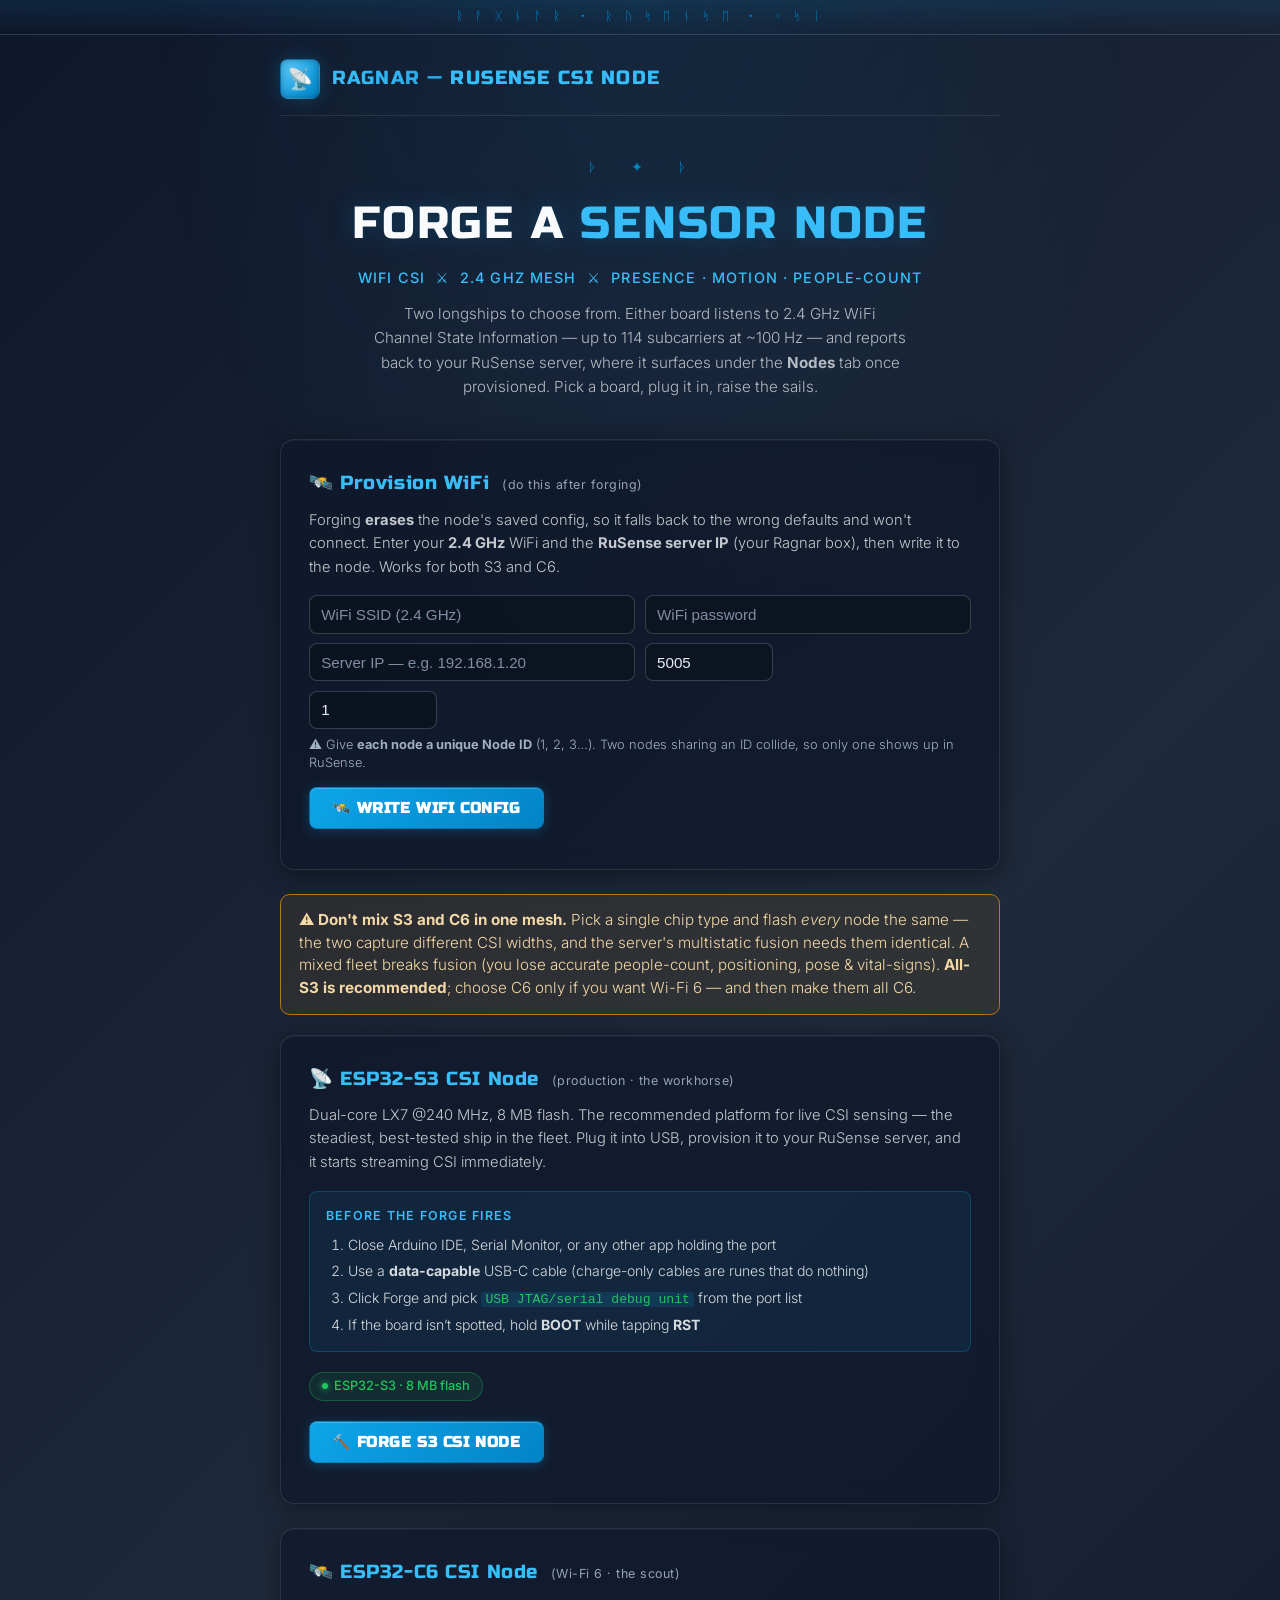
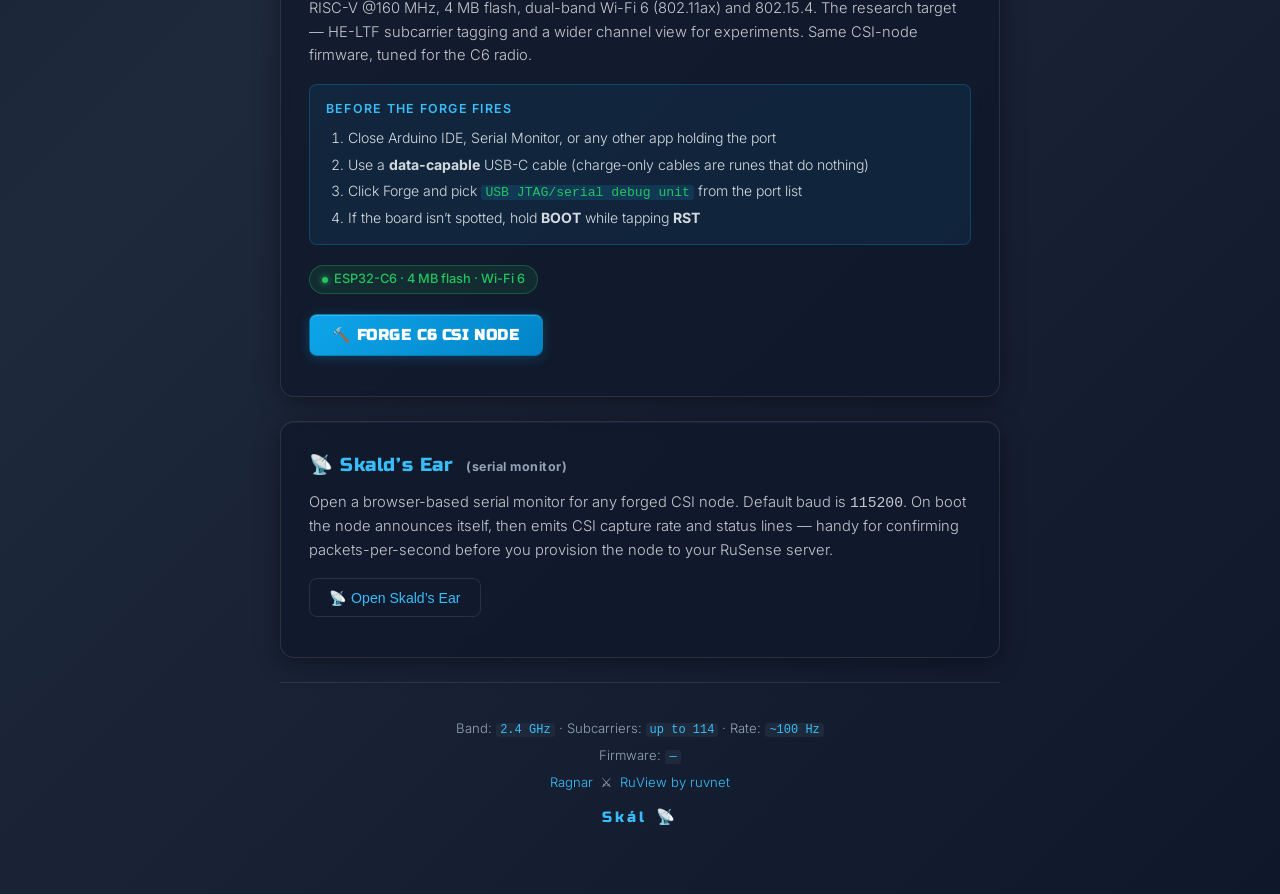
==== rusense_flasher/index.html @ 16255893 "RuSense flasher: visible hint that each node needs a unique Node ID Follow-up to the settable Node I" ====
<!doctype html>
<html lang="en">
  <head>
    <meta charset="utf-8" />
    <meta name="viewport" content="width=device-width, initial-scale=1" />
    <title>RuSense — CSI Node Flasher (ESP32-S3 / C6)</title>
    <meta name="description" content="Forge the RuSense WiFi-CSI sensor-node firmware onto your ESP32-S3 or ESP32-C6 directly from your browser. Captures 2.4 GHz Channel State Information and reports to a RuSense / RuView server for presence, motion and people-counting." />
    <link rel="preconnect" href="https://fonts.googleapis.com" />
    <link rel="preconnect" href="https://fonts.gstatic.com" crossorigin />
    <link href="https://fonts.googleapis.com/css2?family=Russo+One&family=Inter:wght@300;400;500;600&display=swap" rel="stylesheet" />
    <link rel="stylesheet" href="css/style.css?v=rusense1" />
    <style>
      .prov-fields { display: grid; grid-template-columns: 1fr 1fr; gap: .6rem; margin: .5rem 0 1rem; }
      .prov-fields #prov-port { max-width: 8rem; }
      .prov-fields #prov-node { max-width: 8rem; }
      .prov-fields input {
        width: 100%; box-sizing: border-box; padding: .6rem .7rem; border-radius: 8px;
        border: 1px solid rgba(255,255,255,.18); background: rgba(0,0,0,.25);
        color: #e8eef3; font-size: .95rem;
      }
      .prov-fields input::placeholder { color: #7f8ea3; }
      .prov-fields .prov-hint { grid-column: 1 / -1; margin: -.15rem 0 0; font-size: .8rem; line-height: 1.35; color: #9fb0c3; }
      @media (max-width: 560px) { .prov-fields { grid-template-columns: 1fr; } }
    </style>
  </head>
  <body>
    <div class="rune-strip" aria-hidden="true">
      ᚱ ᚨ ᚷ ᚾ ᚨ ᚱ &nbsp;·&nbsp; ᚱ ᚢ ᛋ ᛖ ᚾ ᛋ ᛖ &nbsp;·&nbsp; ᚲ ᛋ ᛁ
    </div>

    <div class="page">

      <!-- Header -->
      <header class="site-header">
        <div class="logo-mark" aria-hidden="true">📡</div>
        <span class="brand">RAGNAR &mdash; <span>RuSense CSI Node</span></span>
      </header>

      <!-- Hero -->
      <div class="hero-title">
        <div class="rune-divider" aria-hidden="true">ᚦ &nbsp; ✦ &nbsp; ᚦ</div>
        <h1>Forge a <span>Sensor Node</span></h1>
        <p class="tagline">WiFi CSI &nbsp;⚔&nbsp; 2.4&nbsp;GHz mesh &nbsp;⚔&nbsp; presence · motion · people-count</p>
        <p class="desc">
          Two longships to choose from. Either board listens to 2.4&nbsp;GHz WiFi
          Channel&nbsp;State&nbsp;Information &mdash; up to 114 subcarriers at ~100&nbsp;Hz &mdash;
          and reports back to your RuSense server, where it surfaces under the
          <strong>Nodes</strong> tab once provisioned. Pick a board, plug it in, raise the sails.
        </p>
      </div>

      <!-- WiFi / server provisioning (top — but run it AFTER forging) -->
      <section class="flash-panel" id="provision">
        <h2>🛰️ Provision WiFi <span class="panel-sub">(do this after forging)</span></h2>
        <p>
          Forging <strong>erases</strong> the node's saved config, so it falls back to the wrong
          defaults and won't connect. Enter your <strong>2.4&nbsp;GHz</strong> WiFi and the
          <strong>RuSense server IP</strong> (your Ragnar box), then write it to the node. Works for
          both S3 and C6.
        </p>
        <div class="prov-fields">
          <input id="prov-ssid" type="text" placeholder="WiFi SSID (2.4 GHz)" autocomplete="off" />
          <input id="prov-pass" type="password" placeholder="WiFi password" autocomplete="off" />
          <input id="prov-ip" type="text" placeholder="Server IP — e.g. 192.168.1.20" autocomplete="off" />
          <input id="prov-port" type="number" value="5005" min="1" max="65535" placeholder="Port" />
          <input id="prov-node" type="number" value="1" min="0" max="255" placeholder="Node ID (0-255, unique per node)" title="Give each node in the mesh a different ID, e.g. 1, 2, 3. Nodes with the same ID collide and only one shows up." />
          <p class="prov-hint">⚠️ Give <strong>each node a unique Node ID</strong> (1, 2, 3…). Two nodes sharing an ID collide, so only one shows up in RuSense.</p>
        </div>
        <div class="flash-buttons">
          <button class="btn-flash" onclick="provisionDevice()">🛰️ Write WiFi config</button>
        </div>
      </section>

      <!-- ───────── One chip type per mesh ───────── -->
      <div style="max-width:720px;margin:0 auto 1.25rem;padding:.85rem 1.1rem;border:1px solid #b4791e;border-radius:.6rem;background:rgba(180,121,30,.12);color:#f4d9a6;font-size:.95rem;line-height:1.5">
        ⚠️ <strong>Don't mix S3 and C6 in one mesh.</strong> Pick a single chip type and flash
        <em>every</em> node the same — the two capture different CSI widths, and the server's
        multistatic fusion needs them identical. A mixed fleet breaks fusion (you lose
        accurate people-count, positioning, pose &amp; vital-signs). <strong>All-S3 is
        recommended</strong>; choose C6 only if you want Wi-Fi&nbsp;6 — and then make them all C6.
      </div>

      <!-- ───────── ESP32-S3 (production) ───────── -->
      <section class="flash-panel" id="csi-s3">
        <h2>📡 ESP32-S3 CSI Node <span class="panel-sub">(production · the workhorse)</span></h2>
        <p>
          Dual-core LX7 @240&nbsp;MHz, 8&nbsp;MB flash. The recommended platform for live CSI
          sensing &mdash; the steadiest, best-tested ship in the fleet. Plug it into USB, provision
          it to your RuSense server, and it starts streaming CSI immediately.
        </p>

        <div class="prereq">
          <div class="prereq-title">Before the forge fires</div>
          <ol>
            <li>Close Arduino IDE, Serial Monitor, or any other app holding the port</li>
            <li>Use a <strong>data-capable</strong> USB-C cable (charge-only cables are runes that do nothing)</li>
            <li>Click Forge and pick <code>USB JTAG/serial debug unit</code> from the port list</li>
            <li>If the board isn&rsquo;t spotted, hold <strong>BOOT</strong> while tapping <strong>RST</strong></li>
          </ol>
        </div>

        <div class="chip-badges">
          <span class="chip-badge"><span class="dot"></span>ESP32-S3 &middot; 8&nbsp;MB flash</span>
        </div>

        <div class="flash-buttons">
          <button class="btn-flash" onclick="flashDevice('manifest-csi-s3.json')">
            🔨 Forge S3 CSI Node
          </button>
        </div>
      </section>

      <!-- ───────── ESP32-C6 (Wi-Fi 6 research) ───────── -->
      <section class="flash-panel" id="csi-c6">
        <h2>🛰️ ESP32-C6 CSI Node <span class="panel-sub">(Wi-Fi 6 · the scout)</span></h2>
        <p>
          RISC-V @160&nbsp;MHz, 4&nbsp;MB flash, dual-band Wi-Fi&nbsp;6 (802.11ax) and 802.15.4.
          The research target &mdash; HE-LTF subcarrier tagging and a wider channel view for
          experiments. Same CSI-node firmware, tuned for the C6 radio.
        </p>

        <div class="prereq">
          <div class="prereq-title">Before the forge fires</div>
          <ol>
            <li>Close Arduino IDE, Serial Monitor, or any other app holding the port</li>
            <li>Use a <strong>data-capable</strong> USB-C cable (charge-only cables are runes that do nothing)</li>
            <li>Click Forge and pick <code>USB JTAG/serial debug unit</code> from the port list</li>
            <li>If the board isn&rsquo;t spotted, hold <strong>BOOT</strong> while tapping <strong>RST</strong></li>
          </ol>
        </div>

        <div class="chip-badges">
          <span class="chip-badge"><span class="dot"></span>ESP32-C6 &middot; 4&nbsp;MB flash &middot; Wi-Fi&nbsp;6</span>
        </div>

        <div class="flash-buttons">
          <button class="btn-flash" onclick="flashDevice('manifest-csi-c6.json')">
            🔨 Forge C6 CSI Node
          </button>
        </div>
      </section>

      <!-- Shared serial monitor button -->
      <section class="flash-panel" id="serial-tools">
        <h2>📡 Skald&rsquo;s Ear <span class="panel-sub"><strong>(serial monitor)</strong></span></h2>
        <p>
          Open a browser-based serial monitor for any forged CSI node. Default baud is
          <code>115200</code>. On boot the node announces itself, then emits CSI capture
          rate and status lines &mdash; handy for confirming packets-per-second before you
          provision the node to your RuSense server.
        </p>
        <div class="flash-buttons">
          <button class="btn-logs" onclick="openLogs()">📡 Open Skald&rsquo;s Ear</button>
        </div>
      </section>

      <!-- Browser warning -->
      <div id="browserWarn" class="browser-warn">
        Web Serial only sails in Chromium-based browsers (Chrome, Edge, Opera) on
        desktop. Firefox and Safari are unworthy ships for this voyage.
      </div>

      <!-- Footer -->
      <footer class="footer">
        <div>Band: <code>2.4&nbsp;GHz</code> &middot; Subcarriers: <code>up to 114</code> &middot; Rate: <code>~100&nbsp;Hz</code></div>
        <div>Firmware: <code id="build">&mdash;</code></div>
        <div>
          <a href="https://github.com/PierreGode/Ragnar" target="_blank" rel="noopener">Ragnar</a>
          &nbsp;⚔&nbsp;
          <a href="https://github.com/ruvnet/ruview" target="_blank" rel="noopener">RuView by ruvnet</a>
        </div>
        <div class="skal">Skál&nbsp;📡</div>
      </footer>

    </div>

    <!-- Serial monitor overlay -->
    <div id="serial-overlay" class="flash-overlay" hidden>
      <div class="flash-dialog serial-dialog">
        <h3>📡 Skald&rsquo;s Ear</h3>
        <div class="serial-baud">
          <label for="serial-baud-select">Baud:</label>
          <select id="serial-baud-select">
            <option value="9600">9600</option>
            <option value="38400">38400</option>
            <option value="57600">57600</option>
            <option value="115200" selected>115200</option>
            <option value="230400">230400</option>
            <option value="460800">460800</option>
            <option value="921600">921600</option>
          </select>
        </div>
        <pre id="serial-log" class="flash-log serial-log-area"></pre>
        <div class="serial-input-row">
          <input id="serial-input" type="text" placeholder="Whisper a command…" autocomplete="off" />
          <button id="serial-send" class="btn-flash btn-small">Send</button>
        </div>
        <div class="serial-actions">
          <button id="serial-clear" class="btn-logs btn-small">Clear</button>
          <button id="serial-close" class="btn-logs btn-small">Disconnect</button>
        </div>
      </div>
    </div>

    <!-- Flash overlay -->
    <div id="flash-overlay" class="flash-overlay" hidden>
      <div class="flash-dialog">
        <h3>🔨 Forging CSI Node</h3>
        <div class="flash-progress-track">
          <div id="flash-bar" class="flash-progress-fill"></div>
        </div>
        <p id="flash-pct" class="flash-pct"></p>
        <p id="flash-status" class="flash-status">Stoking the forge…</p>
        <pre id="flash-log" class="flash-log"></pre>
        <div id="flash-confirm-row" class="flash-confirm-row" hidden>
          <button id="flash-confirm-yes" class="btn-flash">🔨 Strike Now</button>
          <button id="flash-confirm-no" class="btn-logs btn-small">Cancel</button>
        </div>
        <button id="flash-close" class="btn-flash" hidden>Close</button>
      </div>
    </div>

    <script src="js/nvs_gen.js?v=20260702-nodeid"></script>
    <script type="module" src="js/flasher.js?v=20260702-nodeid"></script>
  </body>
</html>
---- rusense_flasher/css/style.css ----
/* ===== Ragnar — RuSense CSI Node Flasher · matches Ragnar web palette ===== */
/* Brand color is Tailwind sky-500 / sky-400 / sky-600 (see tailwind.config.js
   in the main repo); background mirrors the slate-900→slate-800 gradient used
   by index_modern.html. Glass cards mirror the .glass utility (rgba slate-900
   with backdrop-blur). The Viking trim (boar logo, "Forge" copy, rune strip)
   is recoloured in Ragnar blue rather than gold. */
:root {
  color-scheme: dark;
  --bg:          #0f172a;   /* slate-900 */
  --bg-dark:     #020617;   /* slate-950 */
  --surface:     rgba(15, 23, 42, 0.7);    /* matches .glass on Ragnar web */
  --surface-solid: #1e293b; /* slate-800 — for solid panels */
  --border:      rgba(255, 255, 255, 0.10);
  --border-accent: rgba(56, 189, 248, 0.30);
  --accent:      #0ea5e9;   /* sky-500 — Ragnar primary */
  --accent-light:#38bdf8;   /* sky-400 */
  --accent-dim:  #0284c7;   /* sky-600 */
  --accent-glow: rgba(14, 165, 233, 0.25);
  --green:       #22c55e;   /* green-500 */
  --green-dim:   #16a34a;
  --purple:      #a855f7;
  --yellow:      #eab308;
  --red:         #ef4444;
  --white:       #f8fafc;   /* slate-50 */
  --grey:        #94a3b8;   /* slate-400 */
  --grey-dim:    #1e293b;   /* slate-800 */
}

*, *::before, *::after { box-sizing: border-box; }
html, body { margin: 0; padding: 0; }

body {
  min-height: 100vh;
  /* Same gradient as Ragnar's index_modern.html body */
  background: linear-gradient(135deg, #0f172a 0%, #1e293b 50%, #0f172a 100%);
  color: var(--white);
  font-family: "Inter", system-ui, sans-serif;
  font-weight: 300;
  line-height: 1.6;
  display: flex;
  flex-direction: column;
  align-items: center;
  overflow-x: hidden;
}

/* Subtle accent glow at top, fades to nothing */
body::before {
  content: "";
  position: fixed;
  inset: 0;
  background:
    radial-gradient(ellipse at center top,
      rgba(14, 165, 233, 0.08) 0%,
      transparent 55%);
  pointer-events: none;
  z-index: 1;
}

/* Top rune strip — thin band of futhark across the top, in Ragnar blue */
.rune-strip {
  position: relative;
  z-index: 3;
  width: 100%;
  text-align: center;
  font-family: "Russo One", system-ui, sans-serif;
  letter-spacing: 0.35em;
  color: var(--accent-dim);
  font-size: 0.75rem;
  padding: 0.45rem 0;
  background: linear-gradient(180deg,
    rgba(14, 165, 233, 0.10) 0%,
    transparent 100%);
  border-bottom: 1px solid var(--border);
  user-select: none;
}

/* ── layout ── */
.page {
  position: relative;
  z-index: 2;
  width: 100%;
  max-width: 760px;
  margin: 0 auto;
  padding: 0 1.25rem 4rem;
}

/* ── header ── */
.site-header {
  display: flex;
  align-items: center;
  gap: 0.75rem;
  padding: 1.5rem 0 0;
  border-bottom: 1px solid var(--border);
  margin-bottom: 2.5rem;
  padding-bottom: 1rem;
}
.site-header .logo-mark {
  width: 40px;
  height: 40px;
  border-radius: 8px;
  background:
    radial-gradient(circle at 30% 30%,
      rgba(125, 211, 252, 0.45) 0%,
      transparent 60%),
    linear-gradient(135deg, var(--accent-light) 0%, var(--accent-dim) 100%);
  display: flex;
  align-items: center;
  justify-content: center;
  font-size: 1.3rem;
  flex-shrink: 0;
  box-shadow: 0 0 18px var(--accent-glow),
              inset 0 0 6px rgba(0,0,0,0.3);
  border: 1px solid rgba(0, 0, 0, 0.25);
}
.site-header .brand {
  font-family: "Russo One", system-ui, sans-serif;
  font-size: 1.2rem;
  /* Match Ragnar's gradient brand text (from-Ragnar-400 to-Ragnar-600) */
  background: linear-gradient(90deg, var(--accent-light), var(--accent-dim));
  -webkit-background-clip: text;
  background-clip: text;
  -webkit-text-fill-color: transparent;
  letter-spacing: 0.06em;
  text-transform: uppercase;
}
.site-header .brand span {
  color: var(--accent-light);
  -webkit-text-fill-color: var(--accent-light);
}

/* ── hero title ── */
.hero-title {
  text-align: center;
  margin-bottom: 2.5rem;
}
.hero-title .rune-divider {
  font-family: "Russo One", system-ui, sans-serif;
  color: var(--accent-dim);
  letter-spacing: 0.4em;
  font-size: 0.9rem;
  margin-bottom: 0.6rem;
  user-select: none;
}
.hero-title h1 {
  font-family: "Russo One", system-ui, sans-serif;
  font-weight: 400;
  font-size: clamp(1.8rem, 6vw, 2.8rem);
  margin: 0 0 0.4rem;
  color: var(--white);
  letter-spacing: 0.04em;
  text-transform: uppercase;
  text-shadow: 0 0 24px rgba(14, 165, 233, 0.25);
}
.hero-title h1 span { color: var(--accent-light); }
.hero-title .tagline {
  font-size: 0.9rem;
  color: var(--accent-light);
  margin: 0 0 0.8rem;
  letter-spacing: 0.08em;
  text-transform: uppercase;
  font-weight: 500;
}
.hero-title .desc {
  font-size: 0.95rem;
  color: rgba(248, 250, 252, 0.7);
  max-width: 540px;
  margin: 0 auto;
}

/* ── flash panel (glass card, matches Ragnar's .glass) ── */
.flash-panel {
  background: var(--surface);
  backdrop-filter: blur(10px);
  -webkit-backdrop-filter: blur(10px);
  border: 1px solid var(--border);
  border-radius: 14px;
  padding: 1.75rem;
  margin-bottom: 1.5rem;
  box-shadow:
    0 4px 24px rgba(0,0,0,0.4),
    inset 0 1px 0 rgba(255, 255, 255, 0.05);
}
.flash-panel h2 {
  margin: 0 0 0.6rem;
  font-size: 1.2rem;
  color: var(--accent-light);
  font-weight: 500;
  font-family: "Russo One", system-ui, sans-serif;
  letter-spacing: 0.03em;
}
.flash-panel h2 .panel-sub {
  display: inline;
  font-family: "Inter", system-ui, sans-serif;
  font-size: 0.78rem;
  font-weight: 400;
  color: var(--grey);
  letter-spacing: 0.04em;
  margin-left: 0.4rem;
  text-transform: none;
}
.flash-panel p {
  margin: 0 0 1rem;
  font-size: 0.92rem;
  color: rgba(248, 250, 252, 0.78);
}

/* ── prerequisites ── */
.prereq {
  background: rgba(14, 165, 233, 0.08);
  border: 1px solid rgba(14, 165, 233, 0.25);
  border-radius: 8px;
  padding: 0.9rem 1rem;
  margin-bottom: 1.25rem;
}
.prereq-title {
  font-size: 0.78rem;
  text-transform: uppercase;
  letter-spacing: 0.1em;
  color: var(--accent-light);
  font-weight: 600;
  margin-bottom: 0.5rem;
}
.prereq ol {
  margin: 0;
  padding-left: 1.4rem;
  font-size: 0.88rem;
  color: rgba(248, 250, 252, 0.85);
}
.prereq ol li { margin-bottom: 0.25rem; }
.prereq ol li:last-child { margin-bottom: 0; }
.prereq code {
  background: rgba(14, 165, 233, 0.15);
  border-radius: 3px;
  padding: 0 4px;
  font-size: 0.82rem;
  color: var(--green);
}

/* ── chip badge ── */
.chip-badges {
  display: flex;
  flex-wrap: wrap;
  gap: 0.5rem;
  margin-bottom: 1.25rem;
}
.chip-badge {
  display: inline-flex;
  align-items: center;
  gap: 0.4rem;
  background: rgba(34, 197, 94, 0.10);
  border: 1px solid rgba(34, 197, 94, 0.30);
  border-radius: 20px;
  padding: 0.2rem 0.75rem;
  font-size: 0.8rem;
  color: var(--green);
  font-weight: 500;
}
.chip-badge .dot {
  width: 6px;
  height: 6px;
  border-radius: 50%;
  background: var(--green);
  animation: pulse 2s ease-in-out infinite;
  box-shadow: 0 0 6px var(--green);
}
@keyframes pulse {
  0%, 100% { opacity: 1; }
  50% { opacity: 0.3; }
}

/* ── buttons ── */
.flash-buttons {
  display: flex;
  flex-wrap: wrap;
  gap: 0.75rem;
  margin-bottom: 0.75rem;
}
.btn-flash {
  background: linear-gradient(135deg, var(--accent) 0%, var(--accent-dim) 100%);
  color: #fff;
  border: 1px solid rgba(0, 0, 0, 0.2);
  border-radius: 8px;
  padding: 0.7rem 1.4rem;
  font-size: 0.92rem;
  font-weight: 700;
  cursor: pointer;
  letter-spacing: 0.04em;
  text-transform: uppercase;
  transition: filter 0.15s, box-shadow 0.15s, transform 0.1s;
  box-shadow:
    0 2px 12px var(--accent-glow),
    inset 0 1px 0 rgba(255, 255, 255, 0.20);
  font-family: "Russo One", system-ui, sans-serif;
}
.btn-flash:hover {
  filter: brightness(1.10);
  box-shadow:
    0 4px 22px var(--accent-glow),
    inset 0 1px 0 rgba(255, 255, 255, 0.25);
  transform: translateY(-1px);
}
.btn-flash:active { transform: translateY(0); filter: brightness(1); }
.btn-flash.btn-small {
  padding: 0.45rem 0.95rem;
  font-size: 0.82rem;
  font-family: "Inter", system-ui, sans-serif;
  text-transform: none;
  letter-spacing: 0.02em;
}

.btn-logs {
  background: transparent;
  color: var(--accent-light);
  border: 1px solid var(--border);
  border-radius: 8px;
  padding: 0.65rem 1.2rem;
  font-size: 0.88rem;
  cursor: pointer;
  transition: color 0.15s, border-color 0.15s, background 0.15s;
}
.btn-logs:hover {
  color: var(--white);
  border-color: var(--accent);
  background: rgba(14, 165, 233, 0.08);
}
.btn-logs.btn-small { padding: 0.4rem 0.9rem; font-size: 0.82rem; }

.hint {
  margin-top: 0.75rem !important;
  font-size: 0.82rem !important;
  color: var(--grey) !important;
}

/* ── divider ── */
.divider {
  text-align: center;
  color: var(--grey);
  margin: 0.75rem 0;
  font-size: 0.75rem;
  letter-spacing: 0.1em;
}

/* ── browser warning ── */
.browser-warn {
  display: none;
  background: rgba(239, 68, 68, 0.12);
  border: 1px solid rgba(239, 68, 68, 0.35);
  border-radius: 8px;
  padding: 0.9rem 1.1rem;
  font-size: 0.85rem;
  color: var(--red);
  margin-bottom: 1.5rem;
  text-align: center;
}

/* ── footer ── */
.footer {
  text-align: center;
  font-size: 0.82rem;
  color: var(--grey);
  padding-top: 2rem;
  border-top: 1px solid var(--border);
  line-height: 2;
}
.footer a { color: var(--accent-light); text-decoration: none; }
.footer a:hover { text-decoration: underline; }
.footer code {
  background: var(--grey-dim);
  border-radius: 3px;
  padding: 0 4px;
  font-size: 0.75rem;
  color: var(--accent-light);
}
.footer .skal {
  font-family: "Russo One", system-ui, sans-serif;
  letter-spacing: 0.2em;
  color: var(--accent-light);
  margin-top: 0.4rem;
  font-size: 0.95rem;
}

/* ── overlay / dialog ── */
.flash-overlay {
  position: fixed;
  inset: 0;
  background: rgba(2, 6, 23, 0.85);
  backdrop-filter: blur(4px);
  display: flex;
  align-items: center;
  justify-content: center;
  z-index: 100;
  padding: 1rem;
}
.flash-overlay[hidden] { display: none; }

.flash-dialog {
  background: var(--surface-solid);
  border: 1px solid var(--border);
  border-radius: 14px;
  padding: 1.75rem;
  width: 100%;
  max-width: 520px;
  box-shadow:
    0 16px 60px rgba(0,0,0,0.7),
    0 0 40px var(--accent-glow),
    inset 0 1px 0 rgba(255, 255, 255, 0.05);
}
.flash-dialog h3 {
  margin: 0 0 1rem;
  font-size: 1.1rem;
  color: var(--accent-light);
  font-family: "Russo One", system-ui, sans-serif;
  letter-spacing: 0.04em;
}

.flash-progress-track {
  background: var(--grey-dim);
  border-radius: 4px;
  height: 6px;
  margin-bottom: 0.5rem;
  overflow: hidden;
}
.flash-progress-fill {
  height: 100%;
  background: linear-gradient(90deg, var(--accent-dim) 0%, var(--accent) 50%, var(--green) 100%);
  border-radius: 4px;
  width: 0%;
  transition: width 0.3s ease;
  box-shadow: 0 0 10px var(--accent-glow);
}
.flash-pct {
  font-size: 0.82rem;
  color: var(--grey);
  margin: 0 0 0.4rem;
  text-align: right;
}
.flash-status {
  font-size: 0.9rem;
  color: var(--white);
  margin: 0 0 0.75rem;
}
.flash-log {
  background: var(--bg-dark);
  border: 1px solid var(--border);
  border-radius: 6px;
  padding: 0.75rem;
  font-size: 0.75rem;
  color: var(--green);
  font-family: "Fira Code", "Courier New", monospace;
  height: 160px;
  overflow-y: auto;
  white-space: pre-wrap;
  margin-bottom: 1rem;
}

.flash-confirm-row {
  display: flex;
  gap: 0.75rem;
  margin-bottom: 0.75rem;
}

/* ── serial dialog extras ── */
.serial-dialog { max-width: 620px; }
.serial-baud {
  display: flex;
  align-items: center;
  gap: 0.6rem;
  margin-bottom: 0.75rem;
  font-size: 0.85rem;
  color: var(--grey);
}
.serial-baud select {
  background: var(--bg-dark);
  border: 1px solid var(--border);
  border-radius: 5px;
  color: var(--white);
  padding: 0.2rem 0.5rem;
  font-size: 0.82rem;
}
.serial-log-area {
  height: 260px;
  color: var(--green);
}
.serial-input-row {
  display: flex;
  gap: 0.5rem;
  margin-bottom: 0.75rem;
}
.serial-input-row input {
  flex: 1;
  background: var(--bg-dark);
  border: 1px solid var(--border);
  border-radius: 6px;
  color: var(--white);
  padding: 0.45rem 0.75rem;
  font-size: 0.85rem;
  outline: none;
}
.serial-input-row input:focus { border-color: var(--accent); }
.serial-actions { display: flex; gap: 0.5rem; }
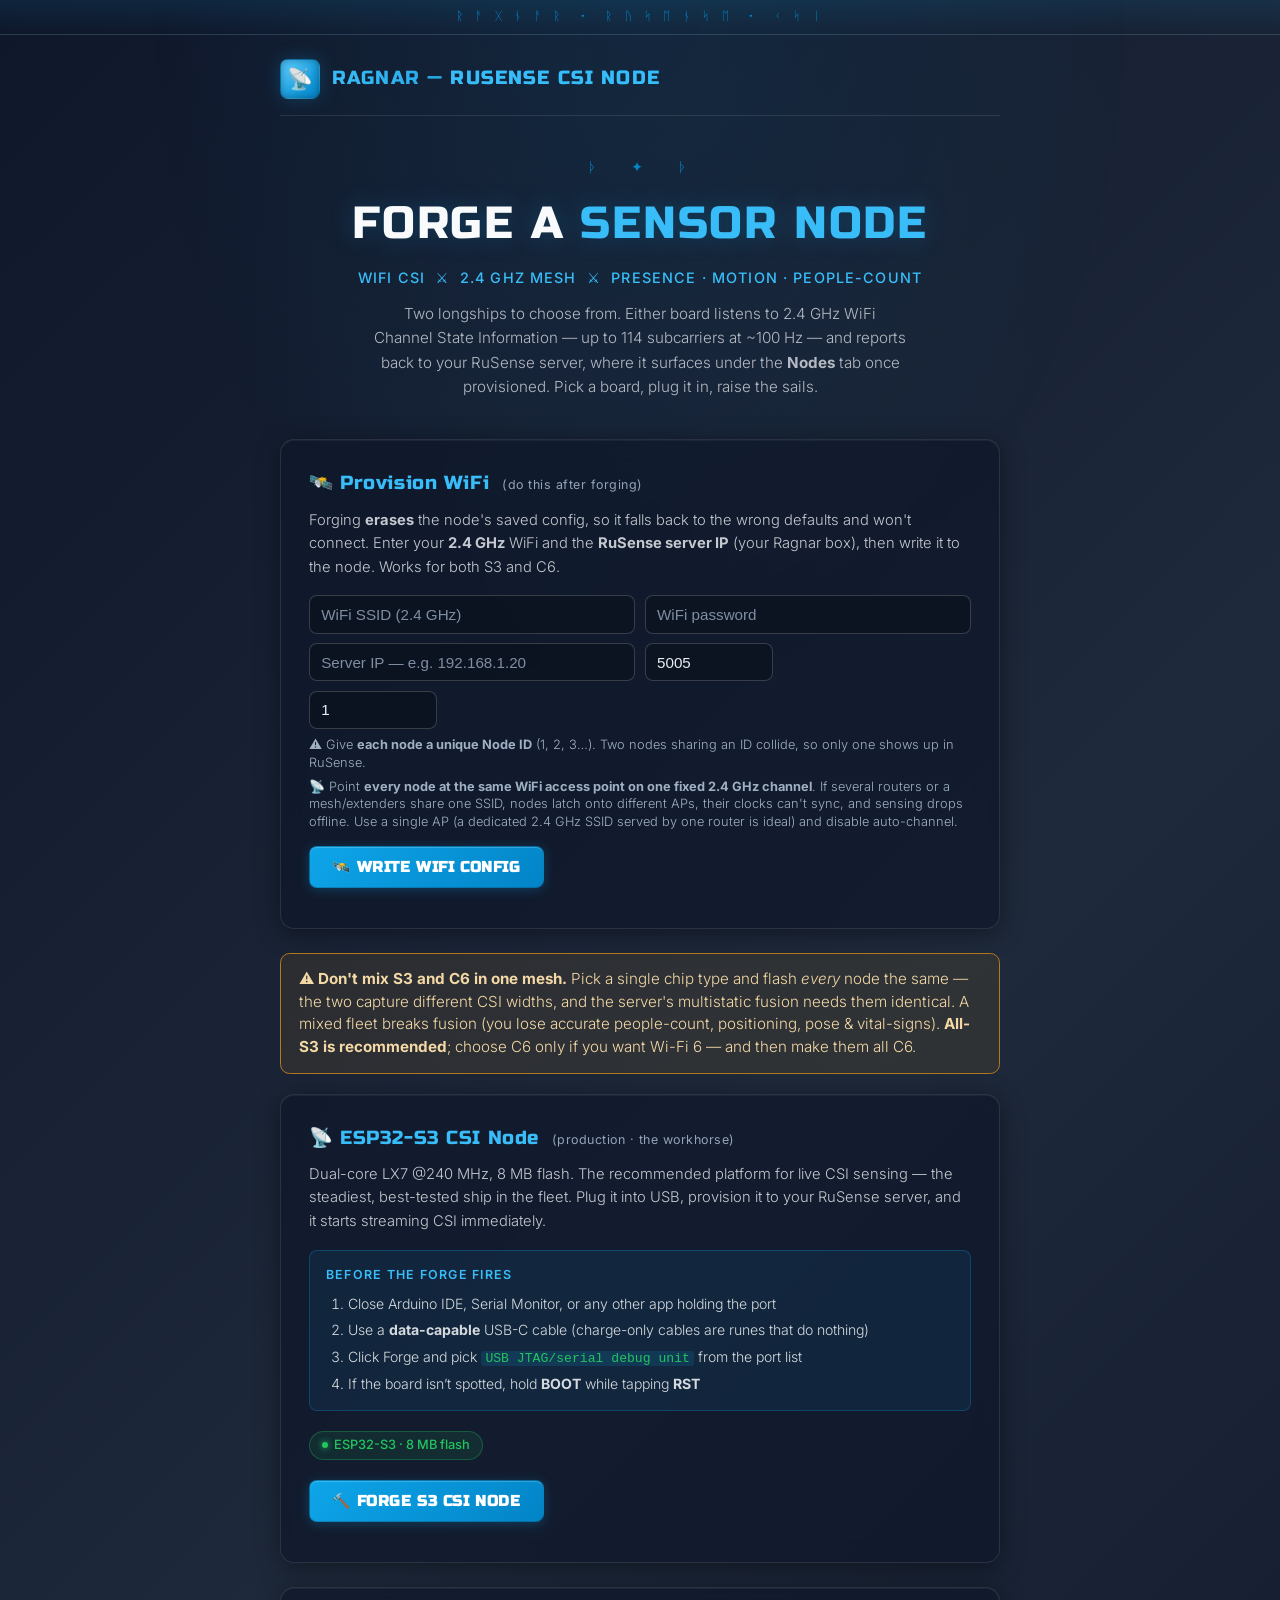
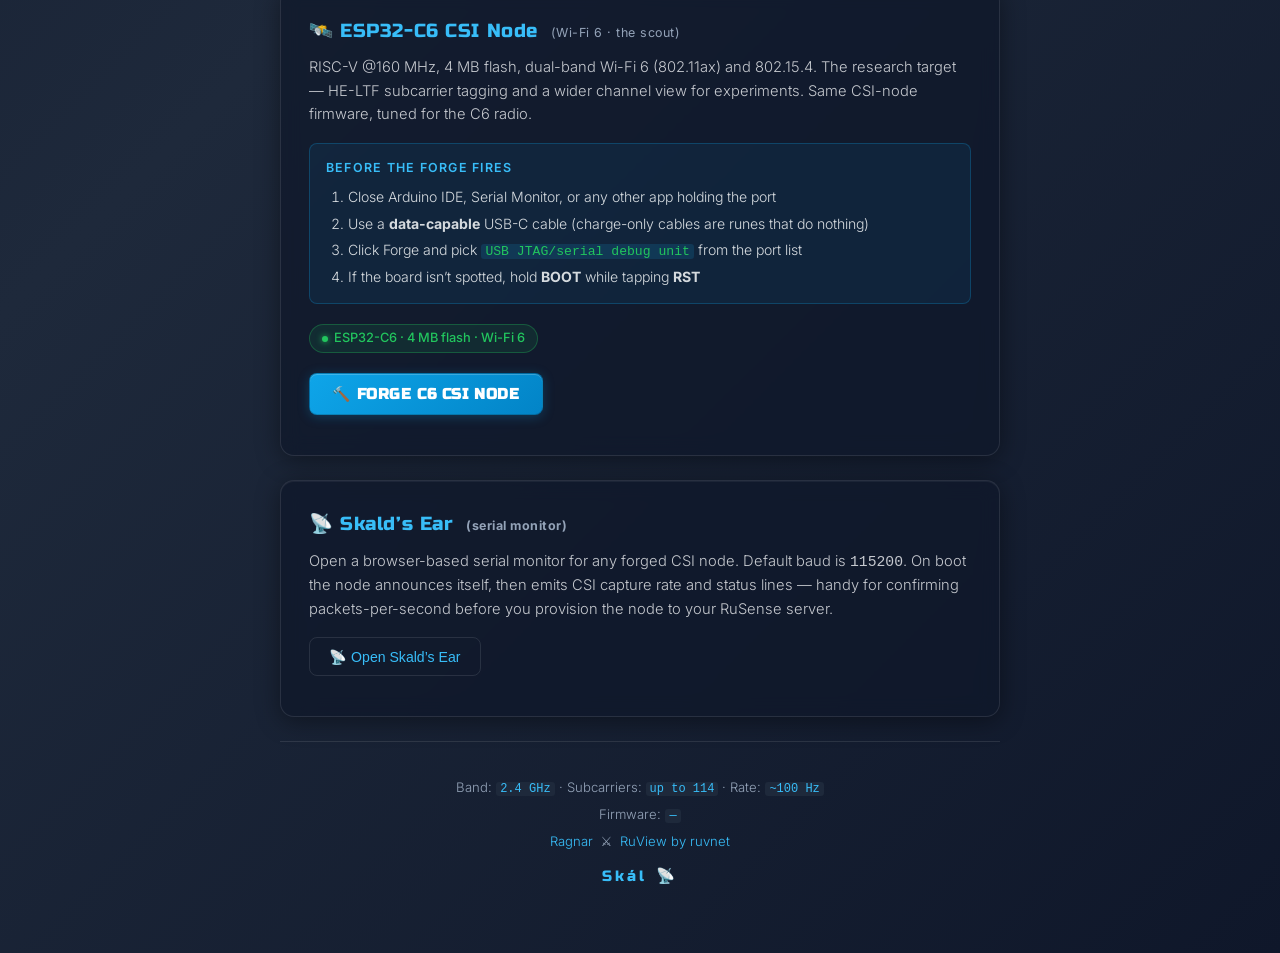
==== commit bcd2f895: "RuSense docs: nodes must share one AP + fixed channel (About + flasher) The multi-node time-sync onl" ====
--- a/rusense_flasher/index.html
+++ b/rusense_flasher/index.html
@@ -65,6 +65,7 @@
           <input id="prov-port" type="number" value="5005" min="1" max="65535" placeholder="Port" />
           <input id="prov-node" type="number" value="1" min="0" max="255" placeholder="Node ID (0-255, unique per node)" title="Give each node in the mesh a different ID, e.g. 1, 2, 3. Nodes with the same ID collide and only one shows up." />
           <p class="prov-hint">⚠️ Give <strong>each node a unique Node ID</strong> (1, 2, 3…). Two nodes sharing an ID collide, so only one shows up in RuSense.</p>
+          <p class="prov-hint">📡 Point <strong>every node at the same WiFi access point on one fixed 2.4 GHz channel</strong>. If several routers or a mesh/extenders share one SSID, nodes latch onto different APs, their clocks can't sync, and sensing drops offline. Use a single AP (a dedicated 2.4 GHz SSID served by one router is ideal) and disable auto-channel.</p>
         </div>
         <div class="flash-buttons">
           <button class="btn-flash" onclick="provisionDevice()">🛰️ Write WiFi config</button>
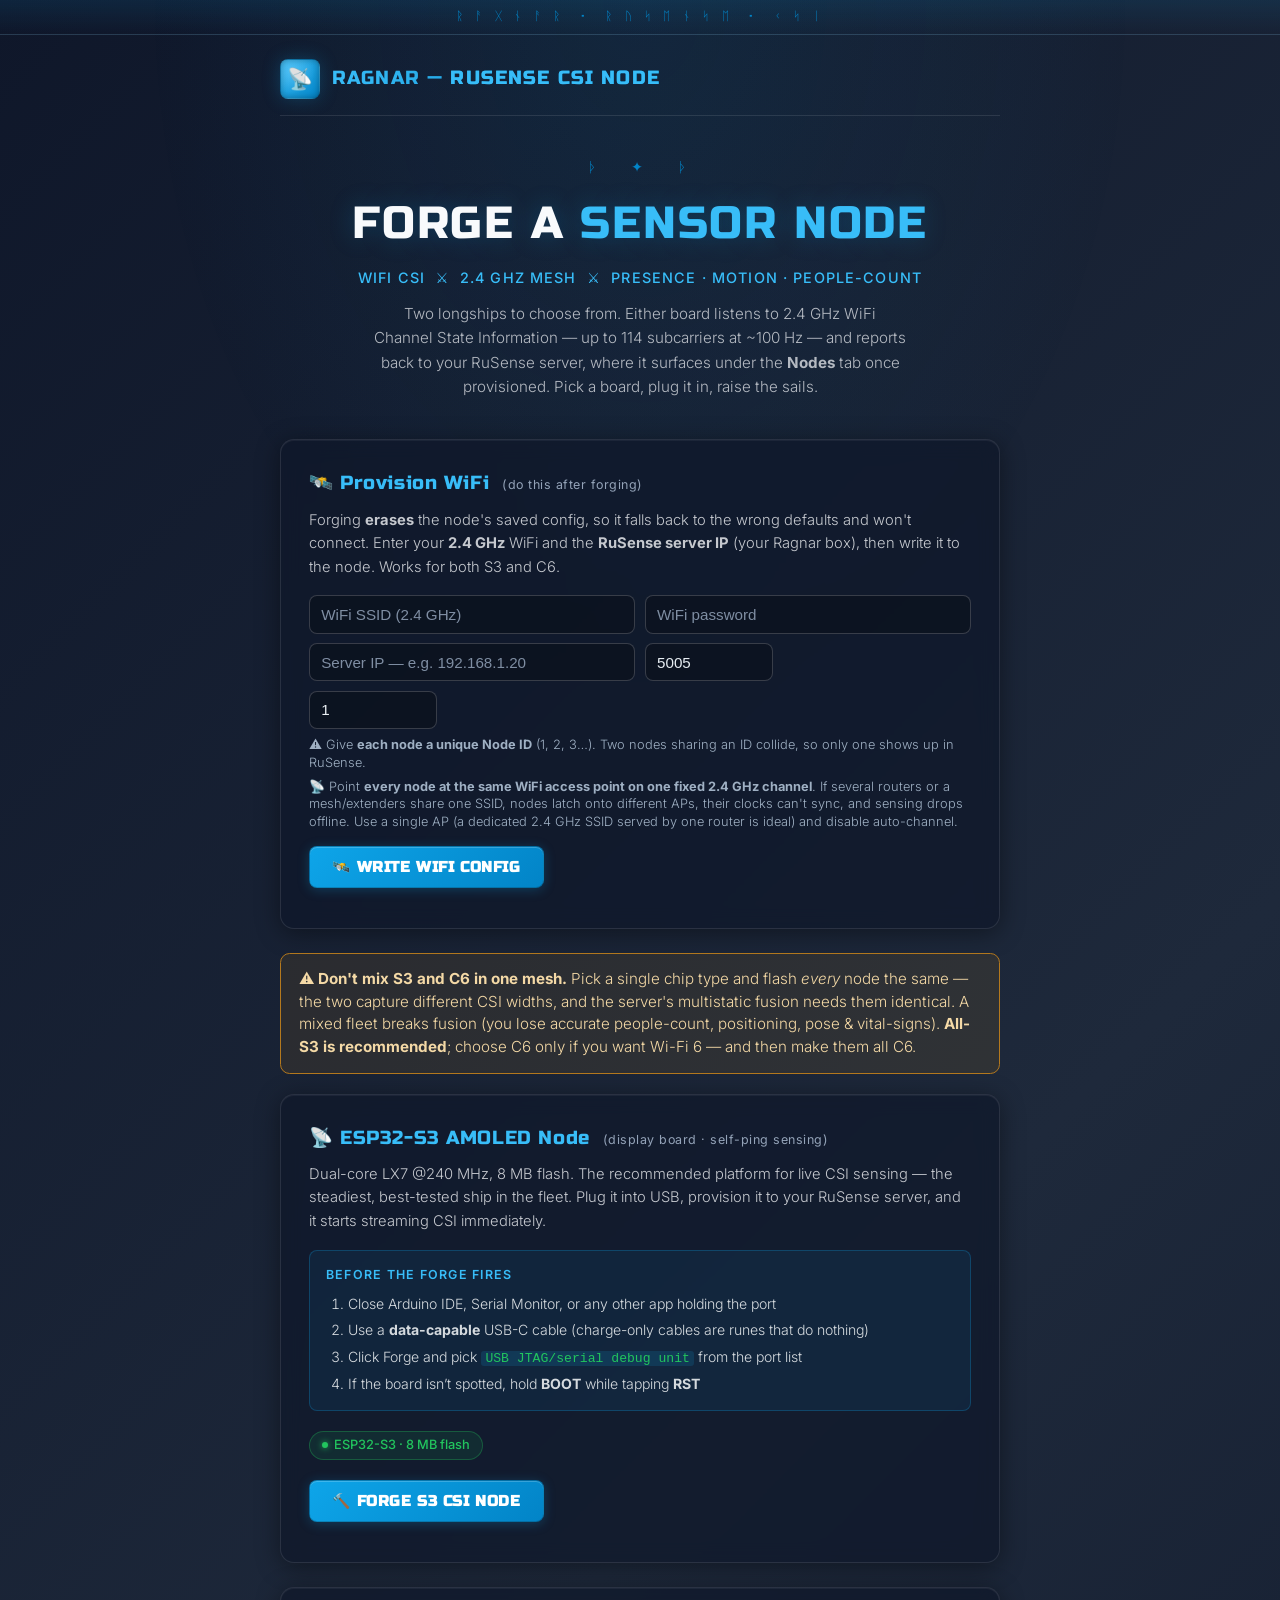
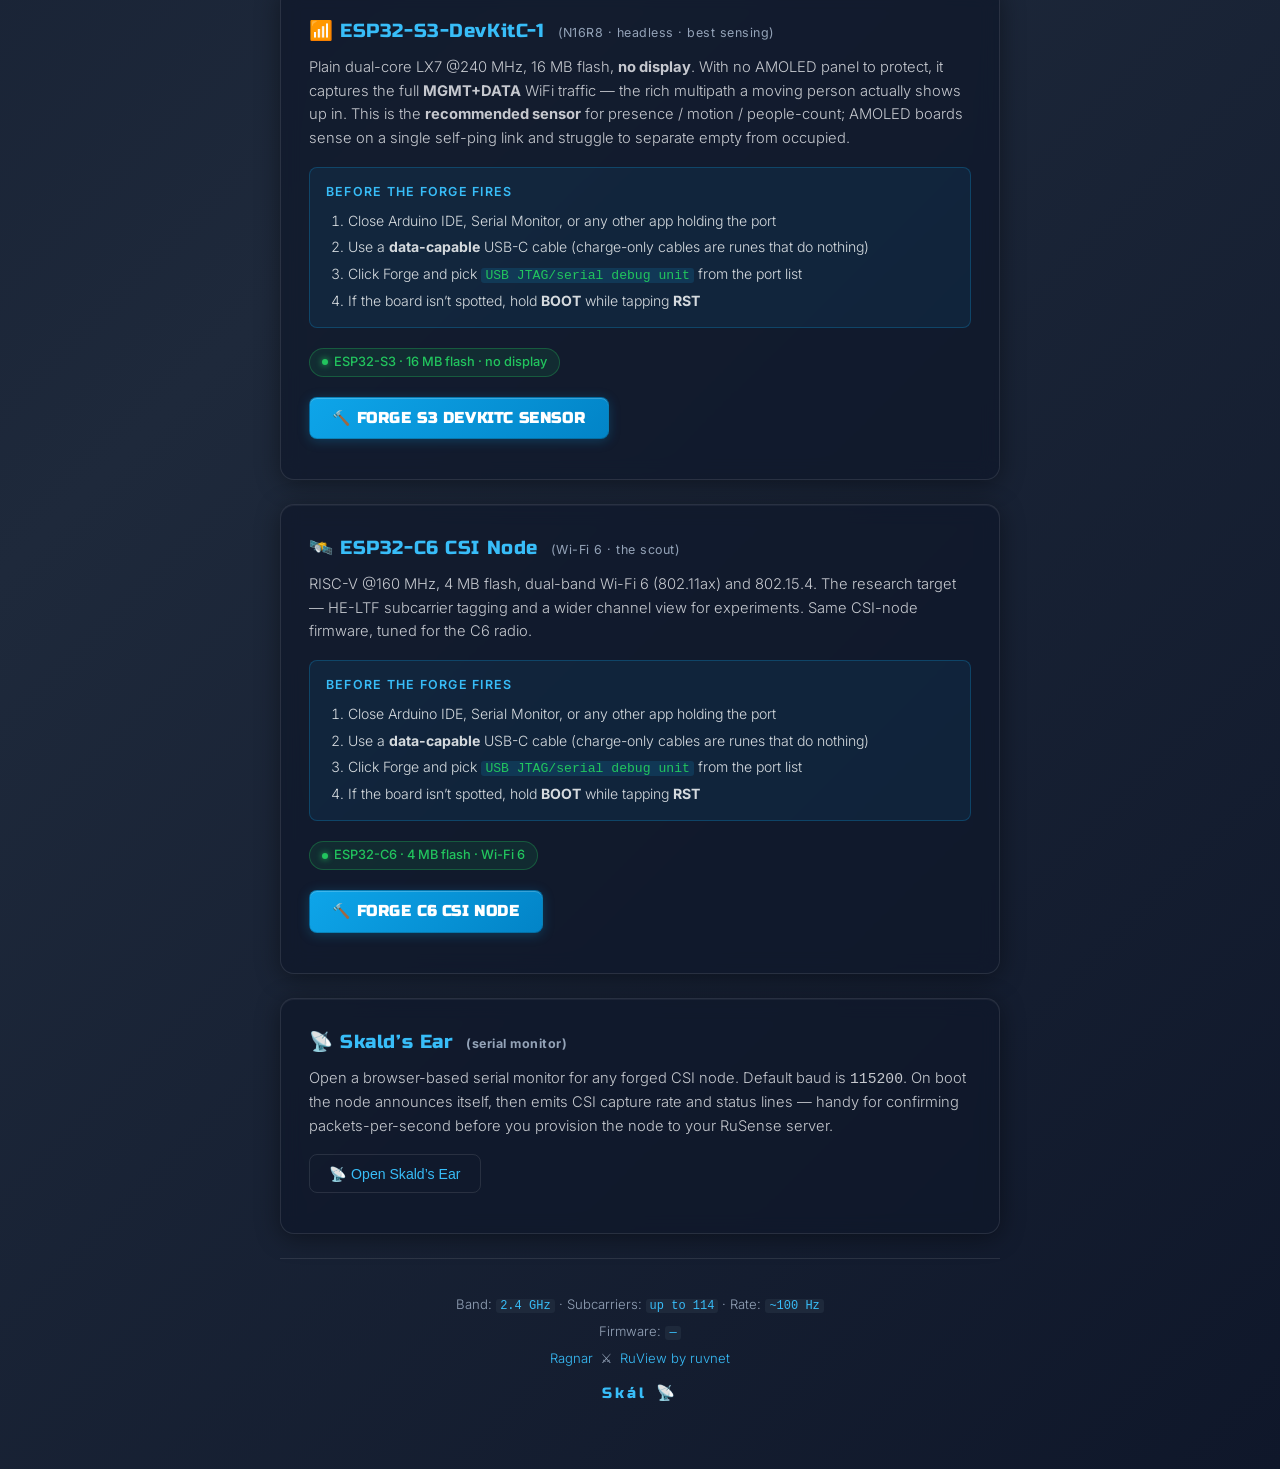
==== commit f18f410e: "RuSense flasher: add ESP32-S3-DevKitC-1 (N16R8) headless sensor node Adds a third board target along" ====
--- a/rusense_flasher/index.html
+++ b/rusense_flasher/index.html
@@ -83,7 +83,7 @@
 
       <!-- ───────── ESP32-S3 (production) ───────── -->
       <section class="flash-panel" id="csi-s3">
-        <h2>📡 ESP32-S3 CSI Node <span class="panel-sub">(production · the workhorse)</span></h2>
+        <h2>📡 ESP32-S3 AMOLED Node <span class="panel-sub">(display board · self-ping sensing)</span></h2>
         <p>
           Dual-core LX7 @240&nbsp;MHz, 8&nbsp;MB flash. The recommended platform for live CSI
           sensing &mdash; the steadiest, best-tested ship in the fleet. Plug it into USB, provision
@@ -107,6 +107,38 @@
         <div class="flash-buttons">
           <button class="btn-flash" onclick="flashDevice('manifest-csi-s3.json')">
             🔨 Forge S3 CSI Node
+          </button>
+        </div>
+      </section>
+
+      <!-- ───────── ESP32-S3-DevKitC-1 N16R8 (headless sensor · recommended) ───────── -->
+      <section class="flash-panel" id="csi-s3-devkit">
+        <h2>📶 ESP32-S3-DevKitC-1 <span class="panel-sub">(N16R8 · headless · best sensing)</span></h2>
+        <p>
+          Plain dual-core LX7 @240&nbsp;MHz, 16&nbsp;MB flash, <strong>no display</strong>. With no
+          AMOLED panel to protect, it captures the full <strong>MGMT+DATA</strong> WiFi traffic &mdash;
+          the rich multipath a moving person actually shows up in. This is the
+          <strong>recommended sensor</strong> for presence / motion / people-count; AMOLED boards
+          sense on a single self-ping link and struggle to separate empty from occupied.
+        </p>
+
+        <div class="prereq">
+          <div class="prereq-title">Before the forge fires</div>
+          <ol>
+            <li>Close Arduino IDE, Serial Monitor, or any other app holding the port</li>
+            <li>Use a <strong>data-capable</strong> USB-C cable (charge-only cables are runes that do nothing)</li>
+            <li>Click Forge and pick <code>USB JTAG/serial debug unit</code> from the port list</li>
+            <li>If the board isn&rsquo;t spotted, hold <strong>BOOT</strong> while tapping <strong>RST</strong></li>
+          </ol>
+        </div>
+
+        <div class="chip-badges">
+          <span class="chip-badge"><span class="dot"></span>ESP32-S3 &middot; 16&nbsp;MB flash &middot; no display</span>
+        </div>
+
+        <div class="flash-buttons">
+          <button class="btn-flash" onclick="flashDevice('manifest-csi-s3-devkit.json')">
+            🔨 Forge S3 DevKitC Sensor
           </button>
         </div>
       </section>
@@ -221,7 +253,7 @@
       </div>
     </div>
 
-    <script src="js/nvs_gen.js?v=20260702-nodeid"></script>
-    <script type="module" src="js/flasher.js?v=20260702-nodeid"></script>
+    <script src="js/nvs_gen.js?v=20260703-edgetier"></script>
+    <script type="module" src="js/flasher.js?v=20260703-edgetier"></script>
   </body>
 </html>
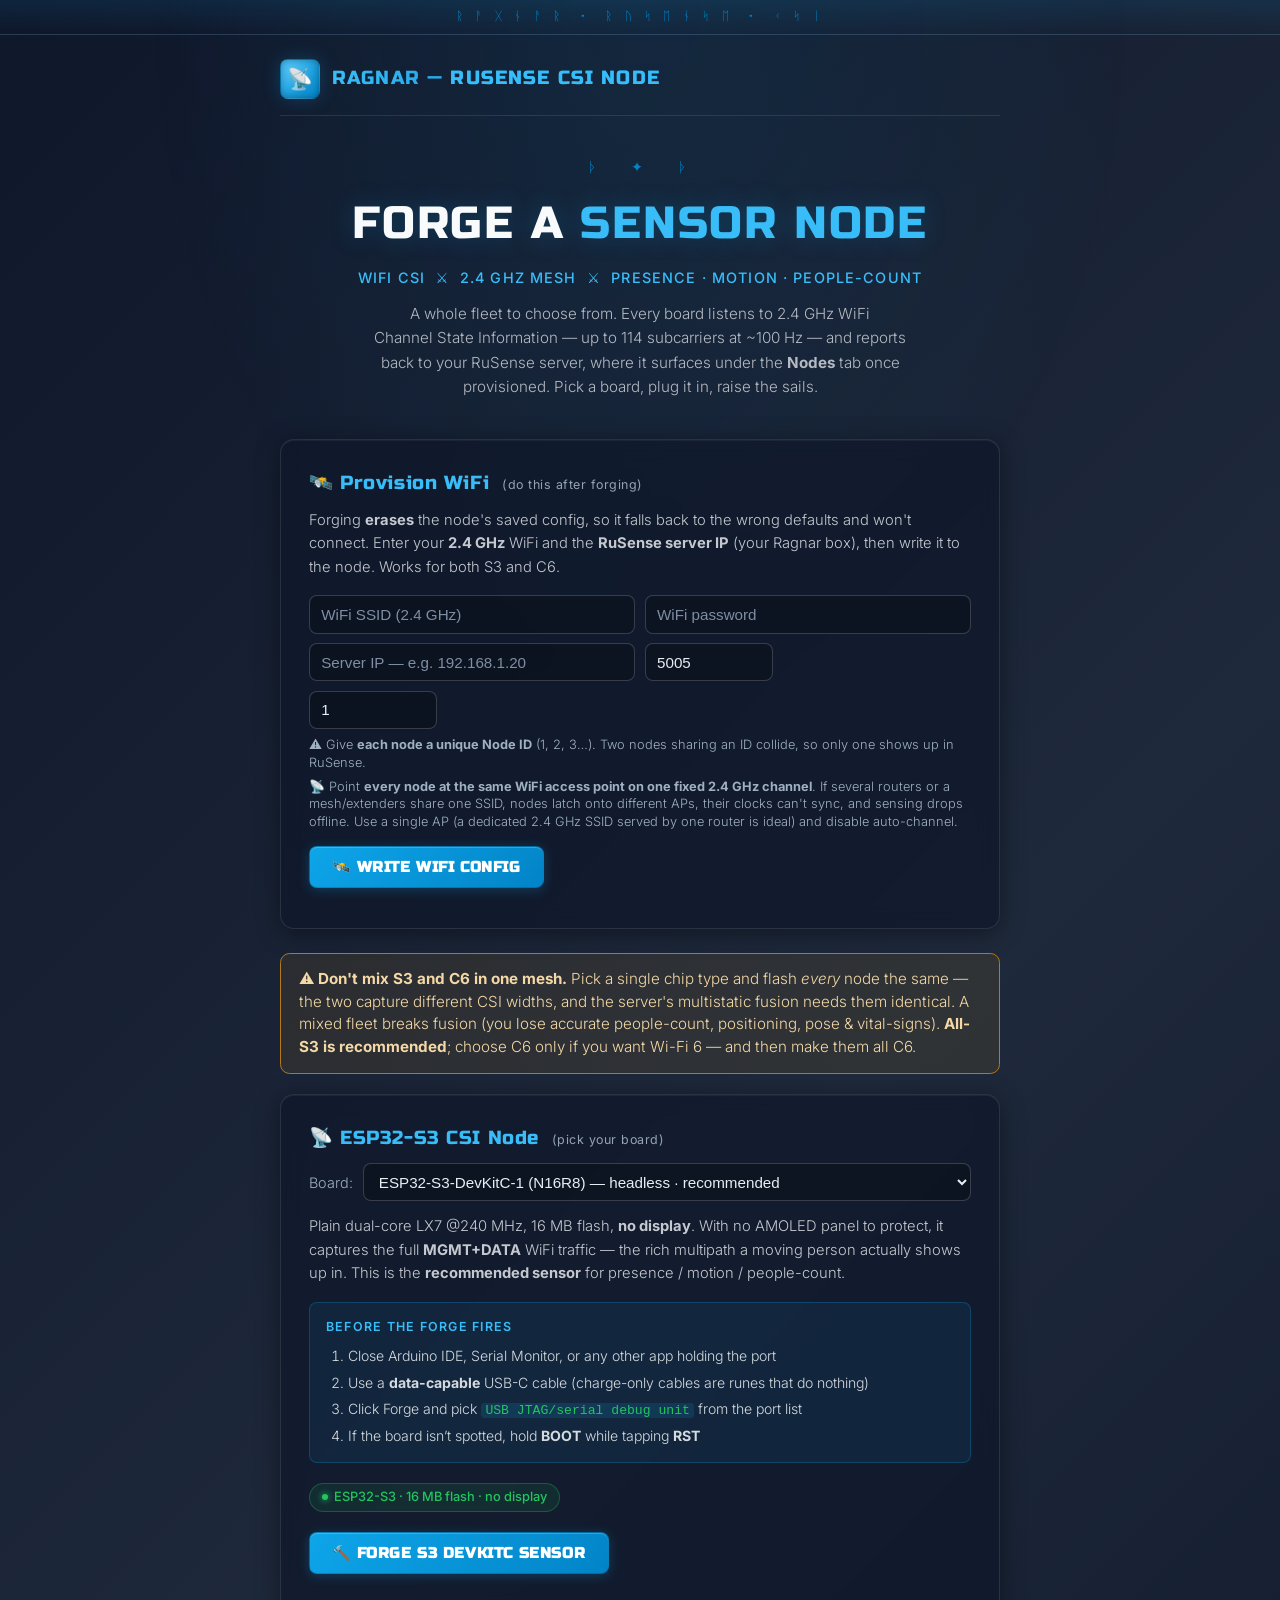
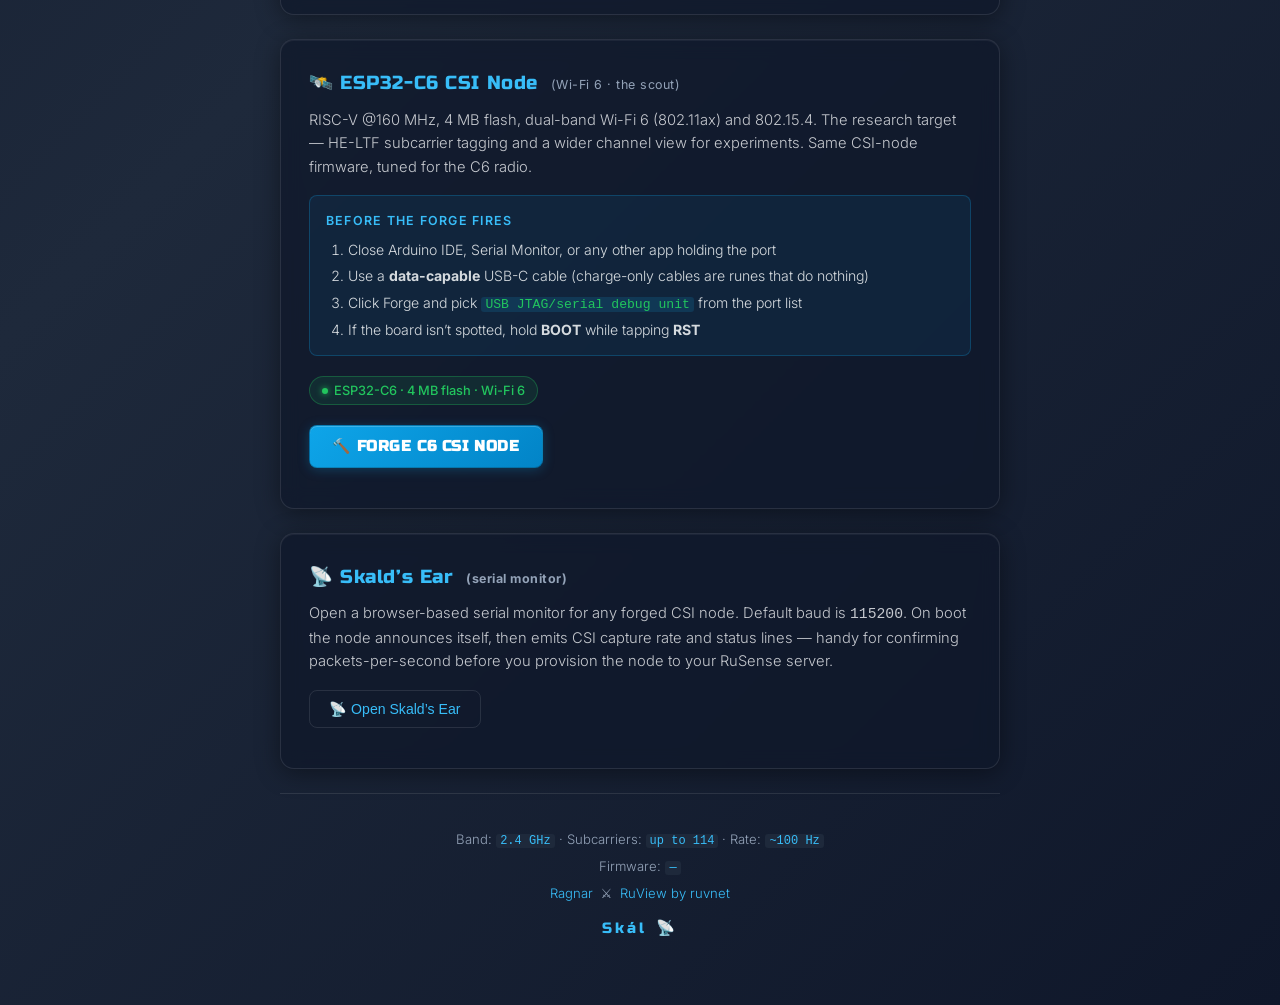
==== commit bd3bc168: "RuSense flasher: Seeed XIAO ESP32S3 + XIAO ESP32S3 Plus support, S3 board dropdown - New headless 8M" ====
--- a/rusense_flasher/index.html
+++ b/rusense_flasher/index.html
@@ -21,6 +21,14 @@
       .prov-fields input::placeholder { color: #7f8ea3; }
       .prov-fields .prov-hint { grid-column: 1 / -1; margin: -.15rem 0 0; font-size: .8rem; line-height: 1.35; color: #9fb0c3; }
       @media (max-width: 560px) { .prov-fields { grid-template-columns: 1fr; } }
+      .s3-board-row { display: flex; align-items: center; gap: .6rem; margin: .35rem 0 .85rem; }
+      .s3-board-row label { color: #9fb0c3; font-size: .9rem; }
+      .s3-board-row select {
+        flex: 1; min-width: 0; padding: .55rem .7rem; border-radius: 8px;
+        border: 1px solid rgba(255,255,255,.18); background: rgba(0,0,0,.25);
+        color: #e8eef3; font-size: .95rem;
+      }
+      .s3-board-row select option { background: #101823; color: #e8eef3; }
     </style>
   </head>
   <body>
@@ -42,7 +50,7 @@
         <h1>Forge a <span>Sensor Node</span></h1>
         <p class="tagline">WiFi CSI &nbsp;⚔&nbsp; 2.4&nbsp;GHz mesh &nbsp;⚔&nbsp; presence · motion · people-count</p>
         <p class="desc">
-          Two longships to choose from. Either board listens to 2.4&nbsp;GHz WiFi
+          A whole fleet to choose from. Every board listens to 2.4&nbsp;GHz WiFi
           Channel&nbsp;State&nbsp;Information &mdash; up to 114 subcarriers at ~100&nbsp;Hz &mdash;
           and reports back to your RuSense server, where it surfaces under the
           <strong>Nodes</strong> tab once provisioned. Pick a board, plug it in, raise the sails.
@@ -81,14 +89,21 @@
         recommended</strong>; choose C6 only if you want Wi-Fi&nbsp;6 — and then make them all C6.
       </div>
 
-      <!-- ───────── ESP32-S3 (production) ───────── -->
+      <!-- ───────── ESP32-S3 (all boards — pick from dropdown) ───────── -->
       <section class="flash-panel" id="csi-s3">
-        <h2>📡 ESP32-S3 AMOLED Node <span class="panel-sub">(display board · self-ping sensing)</span></h2>
-        <p>
-          Dual-core LX7 @240&nbsp;MHz, 8&nbsp;MB flash. The recommended platform for live CSI
-          sensing &mdash; the steadiest, best-tested ship in the fleet. Plug it into USB, provision
-          it to your RuSense server, and it starts streaming CSI immediately.
-        </p>
+        <h2>📡 ESP32-S3 CSI Node <span class="panel-sub">(pick your board)</span></h2>
+
+        <div class="s3-board-row">
+          <label for="s3-board">Board:</label>
+          <select id="s3-board">
+            <option value="s3-devkit" selected>ESP32-S3-DevKitC-1 (N16R8) — headless · recommended</option>
+            <option value="s3-xiao">Seeed XIAO ESP32S3 — 8 MB · headless</option>
+            <option value="s3-xiao-plus">Seeed XIAO ESP32S3 Plus — 16 MB · headless</option>
+            <option value="s3-amoled">AMOLED display board — self-ping sensing</option>
+          </select>
+        </div>
+
+        <p id="s3-board-desc"></p>
 
         <div class="prereq">
           <div class="prereq-title">Before the forge fires</div>
@@ -96,52 +111,77 @@
             <li>Close Arduino IDE, Serial Monitor, or any other app holding the port</li>
             <li>Use a <strong>data-capable</strong> USB-C cable (charge-only cables are runes that do nothing)</li>
             <li>Click Forge and pick <code>USB JTAG/serial debug unit</code> from the port list</li>
-            <li>If the board isn&rsquo;t spotted, hold <strong>BOOT</strong> while tapping <strong>RST</strong></li>
+            <li id="s3-boot-hint">If the board isn&rsquo;t spotted, hold <strong>BOOT</strong> while tapping <strong>RST</strong></li>
           </ol>
         </div>
 
         <div class="chip-badges">
-          <span class="chip-badge"><span class="dot"></span>ESP32-S3 &middot; 8&nbsp;MB flash</span>
-        </div>
-
-        <div class="flash-buttons">
-          <button class="btn-flash" onclick="flashDevice('manifest-csi-s3.json')">
+          <span class="chip-badge"><span class="dot"></span><span id="s3-board-badge"></span></span>
+        </div>
+
+        <div class="flash-buttons">
+          <button id="s3-forge-btn" class="btn-flash" onclick="flashS3()">
             🔨 Forge S3 CSI Node
           </button>
         </div>
       </section>
 
-      <!-- ───────── ESP32-S3-DevKitC-1 N16R8 (headless sensor · recommended) ───────── -->
-      <section class="flash-panel" id="csi-s3-devkit">
-        <h2>📶 ESP32-S3-DevKitC-1 <span class="panel-sub">(N16R8 · headless · best sensing)</span></h2>
-        <p>
-          Plain dual-core LX7 @240&nbsp;MHz, 16&nbsp;MB flash, <strong>no display</strong>. With no
-          AMOLED panel to protect, it captures the full <strong>MGMT+DATA</strong> WiFi traffic &mdash;
-          the rich multipath a moving person actually shows up in. This is the
-          <strong>recommended sensor</strong> for presence / motion / people-count; AMOLED boards
-          sense on a single self-ping link and struggle to separate empty from occupied.
-        </p>
-
-        <div class="prereq">
-          <div class="prereq-title">Before the forge fires</div>
-          <ol>
-            <li>Close Arduino IDE, Serial Monitor, or any other app holding the port</li>
-            <li>Use a <strong>data-capable</strong> USB-C cable (charge-only cables are runes that do nothing)</li>
-            <li>Click Forge and pick <code>USB JTAG/serial debug unit</code> from the port list</li>
-            <li>If the board isn&rsquo;t spotted, hold <strong>BOOT</strong> while tapping <strong>RST</strong></li>
-          </ol>
-        </div>
-
-        <div class="chip-badges">
-          <span class="chip-badge"><span class="dot"></span>ESP32-S3 &middot; 16&nbsp;MB flash &middot; no display</span>
-        </div>
-
-        <div class="flash-buttons">
-          <button class="btn-flash" onclick="flashDevice('manifest-csi-s3-devkit.json')">
-            🔨 Forge S3 DevKitC Sensor
-          </button>
-        </div>
-      </section>
+      <script>
+        const S3_BOARDS = {
+          "s3-devkit": {
+            manifest: "manifest-csi-s3-devkit.json",
+            badge: "ESP32-S3 · 16 MB flash · no display",
+            button: "🔨 Forge S3 DevKitC Sensor",
+            bootHint: "If the board isn’t spotted, hold <strong>BOOT</strong> while tapping <strong>RST</strong>",
+            desc: "Plain dual-core LX7 @240 MHz, 16 MB flash, <strong>no display</strong>. With no " +
+                  "AMOLED panel to protect, it captures the full <strong>MGMT+DATA</strong> WiFi traffic — " +
+                  "the rich multipath a moving person actually shows up in. This is the " +
+                  "<strong>recommended sensor</strong> for presence / motion / people-count.",
+          },
+          "s3-xiao": {
+            manifest: "manifest-csi-s3-xiao.json",
+            badge: "ESP32-S3 · 8 MB flash · U.FL antenna · no display",
+            button: "🔨 Forge XIAO S3 Sensor",
+            bootHint: "If the board isn’t spotted, hold the tiny <strong>B</strong> (BOOT) button while tapping <strong>R</strong> (RESET) — or while plugging in the cable",
+            desc: "Seeed Studio XIAO ESP32S3 — thumbnail-sized (21 × 17.8 mm) dual-core LX7 " +
+                  "@240 MHz with 8 MB flash and <strong>no display</strong>, so it runs the same full " +
+                  "<strong>MGMT+DATA</strong> headless capture as the DevKitC. " +
+                  "<strong>Snap the bundled U.FL antenna on first</strong> — without it the radio hears nothing.",
+          },
+          "s3-xiao-plus": {
+            manifest: "manifest-csi-s3-xiao-plus.json",
+            badge: "ESP32-S3 · 16 MB flash · U.FL antenna · no display",
+            button: "🔨 Forge XIAO S3 Plus Sensor",
+            bootHint: "If the board isn’t spotted, hold the tiny <strong>B</strong> (BOOT) button while tapping <strong>R</strong> (RESET) — or while plugging in the cable",
+            desc: "Seeed Studio XIAO ESP32S3 <strong>Plus</strong> — same thumbnail footprint, upgraded to " +
+                  "16 MB flash. Headless like the DevKitC, so it captures the full " +
+                  "<strong>MGMT+DATA</strong> WiFi traffic. " +
+                  "<strong>Snap the bundled U.FL antenna on first</strong> — without it the radio hears nothing.",
+          },
+          "s3-amoled": {
+            manifest: "manifest-csi-s3.json",
+            badge: "ESP32-S3 · 8 MB flash · AMOLED display",
+            button: "🔨 Forge S3 AMOLED Node",
+            bootHint: "If the board isn’t spotted, hold <strong>BOOT</strong> while tapping <strong>RST</strong>",
+            desc: "AMOLED display board — dual-core LX7 @240 MHz, 8 MB flash, with the RM67162 " +
+                  "screen showing live status. The display limits it to single self-ping-link sensing, " +
+                  "which struggles to separate empty from occupied — pick a headless board if this node’s " +
+                  "job is sensing rather than showing.",
+          },
+        };
+        function s3BoardChanged() {
+          const b = S3_BOARDS[document.getElementById("s3-board").value];
+          document.getElementById("s3-board-desc").innerHTML = b.desc;
+          document.getElementById("s3-board-badge").textContent = b.badge;
+          document.getElementById("s3-boot-hint").innerHTML = b.bootHint;
+          document.getElementById("s3-forge-btn").textContent = b.button;
+        }
+        function flashS3() {
+          flashDevice(S3_BOARDS[document.getElementById("s3-board").value].manifest);
+        }
+        document.getElementById("s3-board").addEventListener("change", s3BoardChanged);
+        s3BoardChanged();
+      </script>
 
       <!-- ───────── ESP32-C6 (Wi-Fi 6 research) ───────── -->
       <section class="flash-panel" id="csi-c6">
